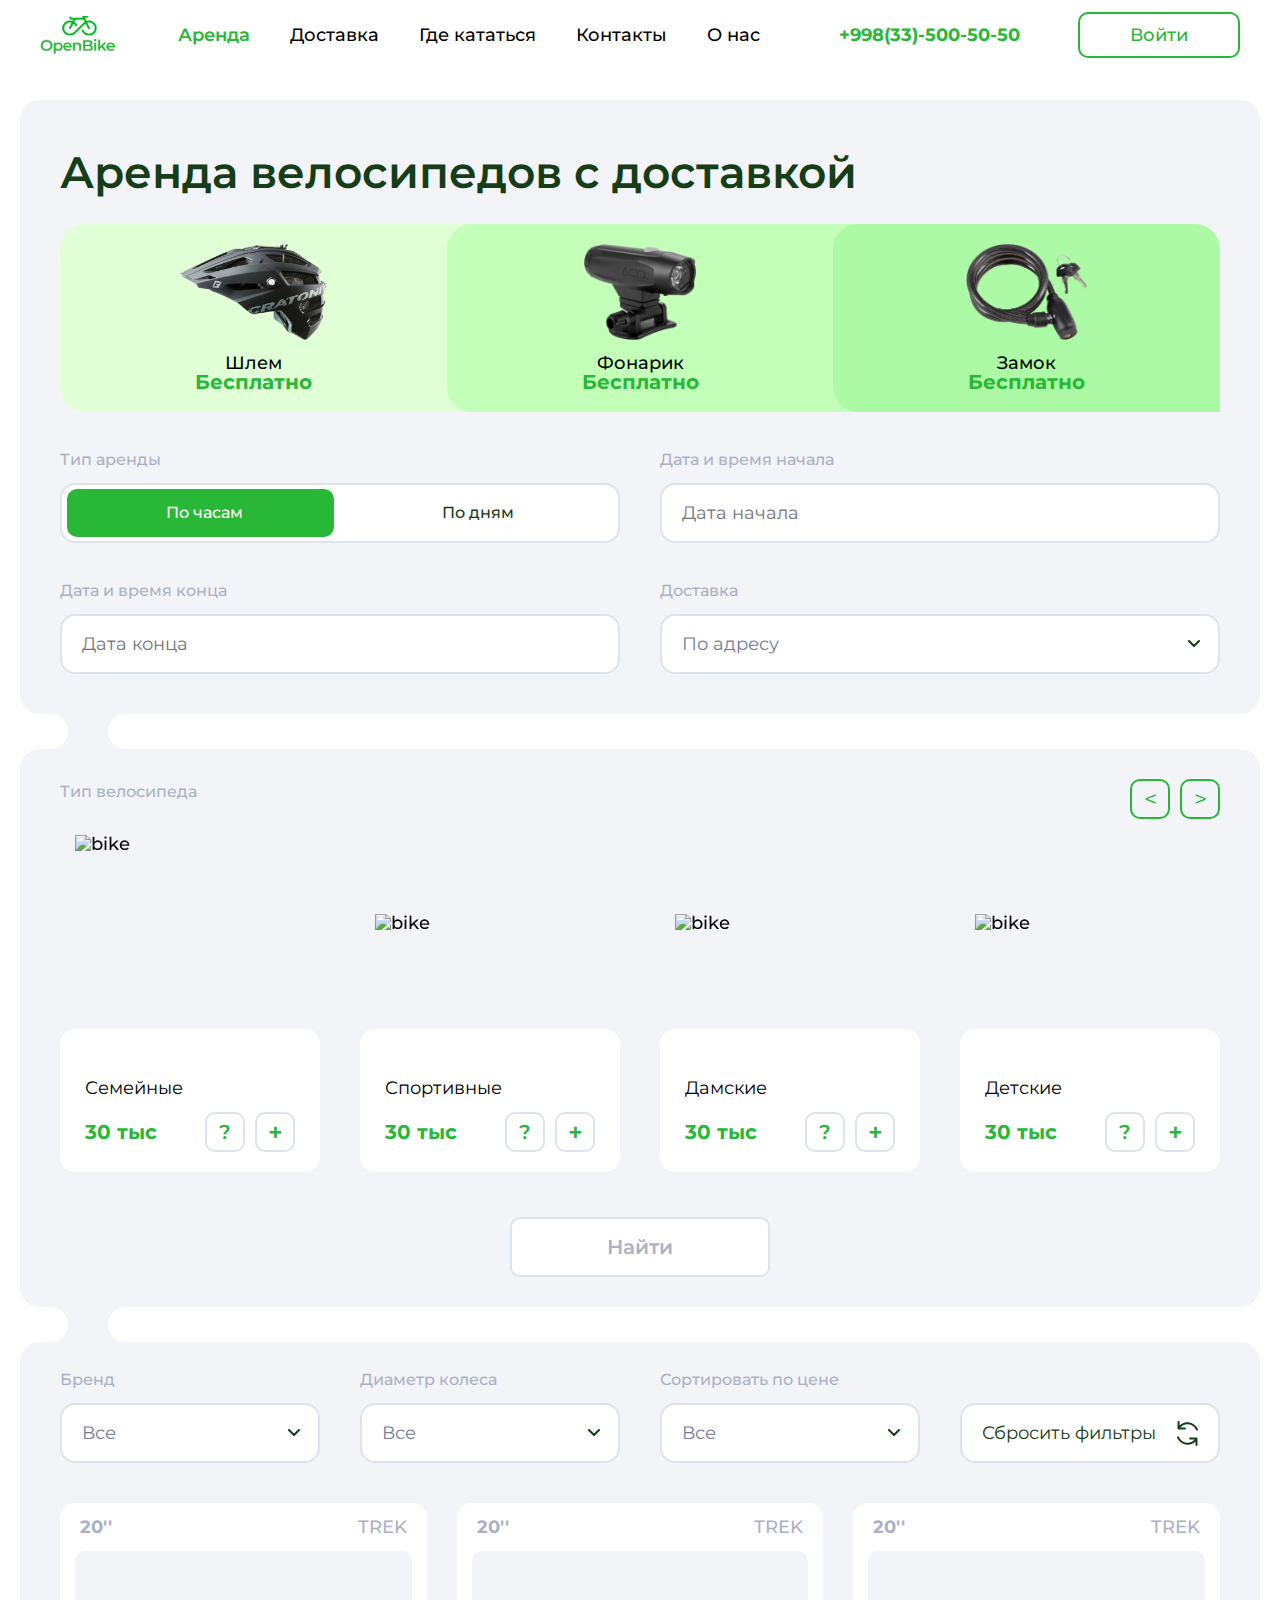
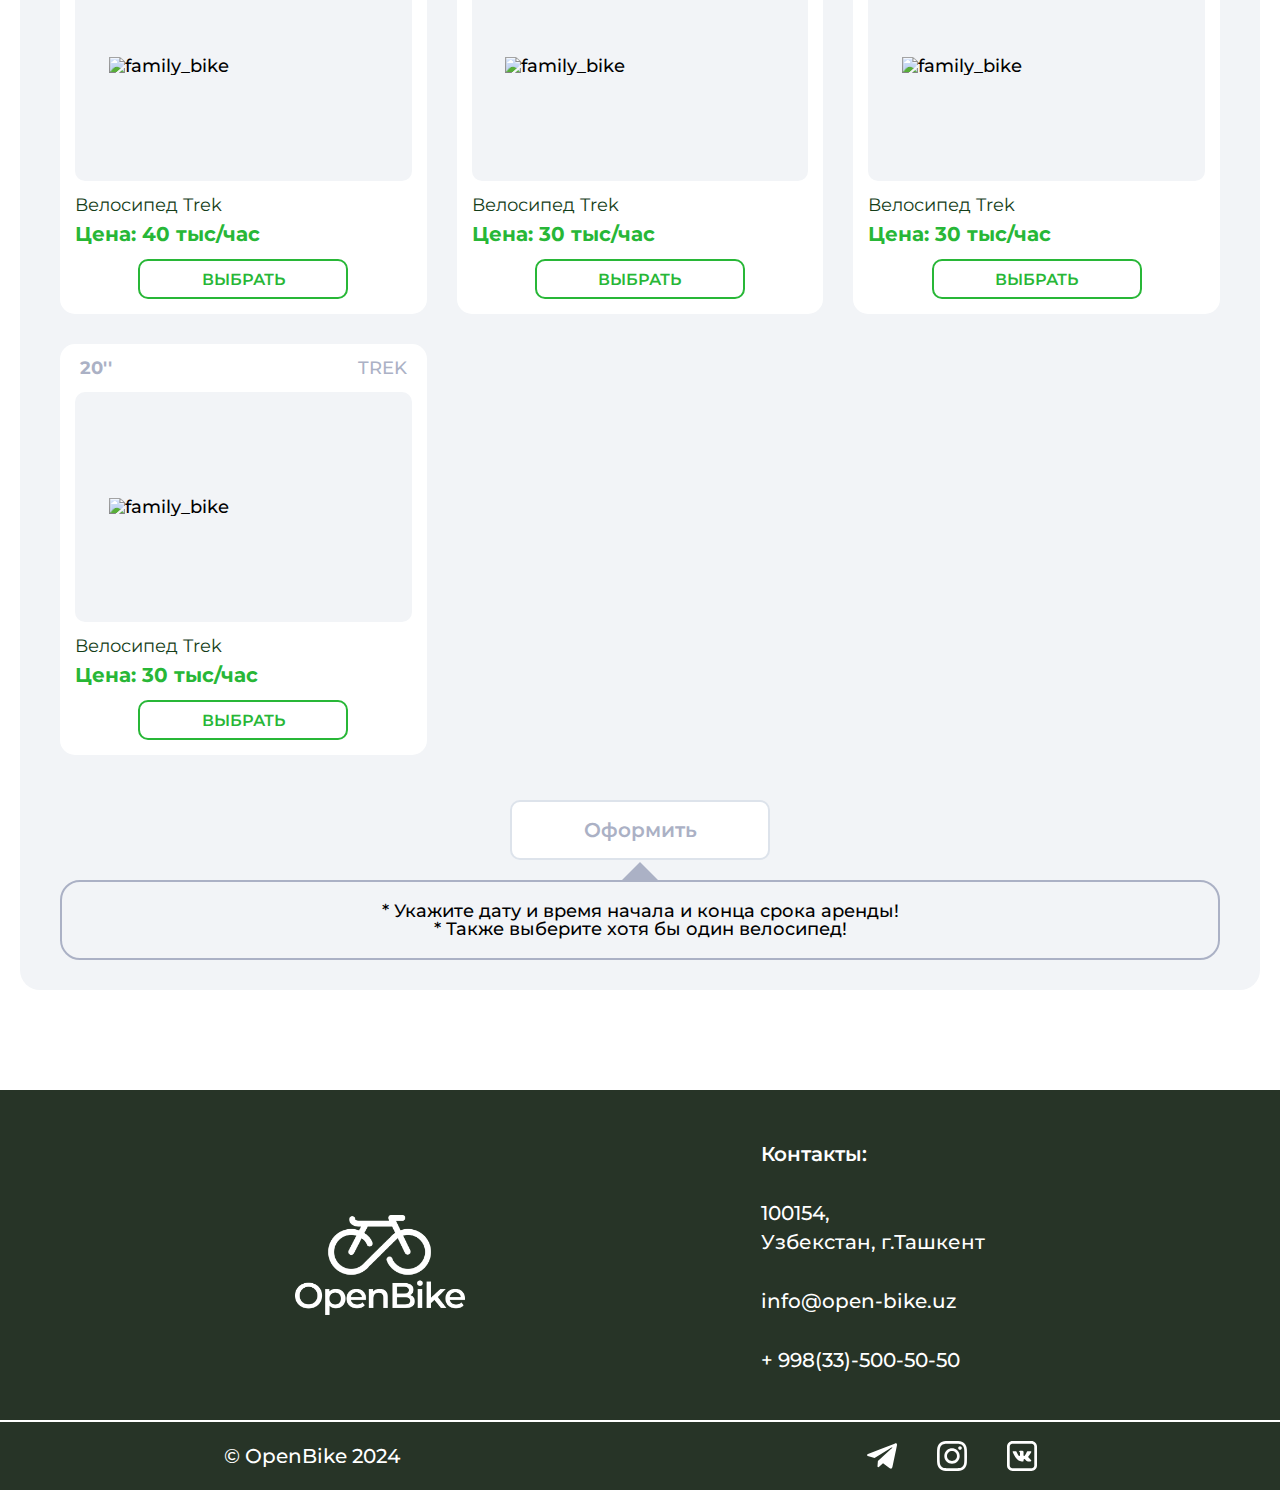
==== index.html @ 22838aa3 "Add files via upload" ====
<!DOCTYPE html>
<html lang="ru">
<head>
    <meta charset="UTF-8">
    <meta name="viewport" content="width=device-width, initial-scale=1.0">
    <title>Главная</title>
    <!-- Favicon -->
    <link rel="icon" type="image/png" href="images/favicon.png">

    <!-- Swiper JS -->
    <link rel="stylesheet" href="libraries/swiper/swiper-bundle.min.css"/>
    <!-- Datepicker JS (Calendar) -->
    <link rel="stylesheet" href="libraries/datepicker/datepicker.minimal.css">
    <!-- CSS Normolise -->
    <link rel="stylesheet" href="styles/total-clear.css">
    <!-- Общие стили -->
    <link rel="stylesheet" href="styles/general.css">
    <!-- Header -->
    <link rel="stylesheet" href="styles/header.css">
    <!-- Footer -->
    <link rel="stylesheet" href="styles/footer.css">
    
    <!-- Фильтры -->
    <link rel="stylesheet" href="styles/main-page/filter-dropdown.css">
    <!-- Dropdowns -->
    <link rel="stylesheet" href="styles/dropdowns.css">
    <!-- Главняа страница (поле карточек) -->
    <link rel="stylesheet" href="styles/main-page/main.css">
    <!-- Офферы -->
    <link rel="stylesheet" href="styles/main-page/offers.css">
    <!-- Типы великов (слайдер + всплявашки) -->
    <link rel="stylesheet" href="styles/main-page/bike-types.css">
</head>
<body>

    <header>
        <div class="container">
            <div class="header">
                <nav id="nav">
                    <a href="/"><img id="header-logo" src="images/LogoGS.png" alt="Logo"></a>
                    <a id="header-tel" href="tel:+998335005050">+998(33)-500-50-50</a>
                    <a href="registration.html" id="login">Войти</a>
                    <ul id="nav-menu">
                        <li class="nav-link active"><a href="/">Аренда</a></li>
                        <li class="nav-link"><a href="delivery.html">Доставка</a></li>
                        <li class="nav-link"><a href="places.html">Где кататься</a></li>
                        <li class="nav-link"><a href="contacts.html">Контакты</a></li>
                        <li class="nav-link"><a href="about.html">О нас</a></li>
                        <li class="nav-link tel hidden"><a href="tel:+998335005050">+998(33)-500-50-50</a></li>
                        <li class="nav-link btn hidden"><a href="registration.html">Войти</a></li>
                    </ul>
                    <div id="hamburger">
                        <span class="line"></span>
                        <span class="line"></span>
                        <span class="line"></span>
                    </div>
                </nav>
            </div>
        </div>
    </header>

    <section class="margin_top">
        <div class="container">
            <div class="wrapper nopading">
                <div class="banner">
                    <h1 class="main-title">Аренда велосипедов c доставкой</h1>
                    <div class="offers">
                        <div class="offer">
                            <div class="offer-inner">
                                <img src="images/bonuses/helmet.png" alt="helmet">
                                <p class="offer-text">Шлем<br><span>Бесплатно</span></p>
                            </div>
                        </div>
                        <div class="offer">
                            <div class="offer-inner">
                                <img src="images/bonuses/flashlight.png" alt="flashlight">
                                <p class="offer-text">Фонарик<br><span>Бесплатно</span></p>
                            </div>
                        </div>
                        <div class="offer">
                            <div class="offer-inner">
                                <img src="images/bonuses/lock.png" alt="lock">
                                <p class="offer-text">Замок<br><span>Бесплатно</span></p>
                            </div>
                        </div>
                    </div>
                </div>
                
                <div class="time-inputs">
                    <div class="filters response">
                        <div class="filters__item">
                            <p>Тип аренды</p>
                            <div id="time-toggle">
                                <p class="toggle-text active">По часам</p>
                                <p class="toggle-text">По дням</p>
                                <div id="time-toggle-selection"></div>
                            </div>
                        </div>
                        <div class="filters__item">
                            <p>Дата и время начала</p>
                            <input type="text" class="time-input" name="input-time-start" id="input-time-start" placeholder="Дата начала">
                        </div>
                        <div class="filters__item">
                            <p>Дата и время конца</p>
                            <input type="text" class="time-input" name="input-time-end" id="input-time-end" placeholder="Дата конца">
                        </div>
                        <div class="filters__item">
                            <p>Доставка</p>
                            <div class="dropdown">
                                <input type="text" class="input-params" name="input-delivery" id="input-delivery" placeholder="По адресу" readonly>
                                <ul class="option">
                                    <li class="option__param time-param">В пункт выдачи</li>
                                    <li class="option__param time-param">По адресу</li>
                                </ul>
                            </div>
                        </div>
                    </div>
                </div>
            </div>
        </div>
    </section>

    <section>
        <div class="container">
            <div class="connector"></div>
            <div class="wrapper">
                <div class="slider_nav_buttons">
                    <p>Тип велосипеда</p>
                    <button class="slider_btn prev-btn"><</button>
                    <button class="slider_btn next-btn">></button>
                </div>
                <div class="swiper bikes_types">
                    <div class="swiper-wrapper">
                        <div class="swiper-slide bike_type" data-type="family">
                            <img class="type__photo big" src="images/types/family_bike.png" alt="bike">
                            <h3>Семейные</h3>
                            <div class="type__info">
                                <p>30 тыс</p>
                                <button class="type_btn question">?</button>
                                <button class="type_btn plus">+</button>
                            </div>
                            <input class="type_checkbox" type="checkbox" hidden>
                            <div class="tooltip none">Легкие, надежные и легко управляются. Катайтесь вместе с друзьями!</div>
                        </div>
                        <div class="swiper-slide bike_type" data-type="sport">
                            <img class="type__photo" src="images/types/sport_bike.png" alt="bike">
                            <h3>Спортивные</h3>
                            <div class="type__info">
                                <p>30 тыс</p>
                                <button class="type_btn question">?</button>
                                <button class="type_btn plus">+</button>
                            </div>
                            <input class="type_checkbox" type="checkbox" hidden>
                            <div class="tooltip none">Легкие, надежные и легко управляются. Вобще четкий ма!</div>
                        </div>
                        <div class="swiper-slide bike_type" data-type="women">
                            <img class="type__photo" src="images/types/women_bike.png" alt="bike">
                            <h3>Дамские</h3>
                            <div class="type__info">
                                <p>30 тыс</p>
                                <button class="type_btn question">?</button>
                                <button class="type_btn plus">+</button>
                            </div>
                            <input class="type_checkbox" type="checkbox" hidden>
                            <div class="tooltip none">Легкие, надежные и легко управляются. Удобство прежде всего!</div>
                        </div>
                        <div class="swiper-slide bike_type" data-type="children">
                            <img class="type__photo" src="images/types/children_bike.png" alt="bike">
                            <h3>Детские</h3>
                            <div class="type__info">
                                <p>30 тыс</p>
                                <button class="type_btn question">?</button>
                                <button class="type_btn plus">+</button>
                            </div>
                            <input class="type_checkbox" type="checkbox" hidden>
                            <div class="tooltip none">Легкие, надежные и легко управляются. Для юных велосипедистов!</div>
                        </div>
                        <div class="swiper-slide bike_type" data-type="mount">
                            <img class="type__photo" src="images/types/mount_bike.png" alt="bike">
                            <h3>Горные</h3>
                            <div class="type__info">
                                <p>30 тыс</p>
                                <button class="type_btn question">?</button>
                                <button class="type_btn plus">+</button>
                            </div>
                            <input class="type_checkbox" type="checkbox" hidden>
                            <div class="tooltip none">Легкие, надежные и легко управляются. Покоряй новые вершины!</div>
                        </div>
                    </div>
                </div>
                <form method="post" action="/search-bikes" id="find_form">
                    <input type="hidden" name="type_1" class="search_input">
                    <input type="hidden" name="type_2" class="search_input">
                    <input type="hidden" name="type_3" class="search_input">
                    <input type="hidden" name="type_4" class="search_input">
                    <input type="hidden" name="type_5" class="search_input">
                    <input type="hidden" name="type_of_price" id="type_of_price" value="По часам">
                    <button type="submit" class="action-button disabled" id="search-btn">Найти</button>
                </form>
                <!-- <button class="action-button disabled" id="search-btn">Найти</button> -->
            </div>
        </div>
    </section>

    <main>
        <div class="container">
            <div class="connector"></div>
            <div class="wrapper">
                <div class="filters">
                    <div class="filters__item">
                        <p>Бренд</p>
                        <div class="dropdown">
                            <input type="text" class="input-params" name="input-brand" id="input-brand" placeholder="Все" readonly>
                            <ul class="option">
                                <li class="option__param">Все</li>
                                <li class="option__param">Yeti</li>
                                <li class="option__param">Trek</li>
                                <li class="option__param">Santana</li>
                                <li class="option__param">Cannondale</li>
                                <li class="option__param">Goodway</li>
                            </ul>
                        </div>
                    </div>
                    <div class="filters__item">
                        <p>Диаметр колеса</p>
                        <div class="dropdown">
                            <input type="text" class="input-params" name="input-diametr" id="input-diametr" placeholder="Все" readonly>
                            <ul class="option">
                                <li class="option__param">Все</li>
                                <li class="option__param">18''</li>
                                <li class="option__param">19''</li>
                                <li class="option__param">20''</li>
                                <li class="option__param">21''</li>
                                <li class="option__param">22''</li>
                            </ul>
                        </div>
                    </div>
                    <div class="filters__item">
                        <p>Сортировать по цене</p>
                        <div class="dropdown">
                            <input type="text" class="input-params" name="input-sortprice" id="input-sortprice" placeholder="Все" readonly>
                            <ul class="option">
                                <li class="option__param">Подешевле</li>
                                <li class="option__param">Подороже</li>
                            </ul>
                        </div>
                    </div>
                    <button id="reload-button">
                        Сбросить фильтры
                        <img src="images/icons/reload_icon.svg" alt="reload">
                    </button>
                </div>
                <div class="cards">
                    <div class="bycicle" data-diametr="20''" data-brand="Trek" data-price="40" data-card-type="family">
                        <div class="bycicle__info">
                            <p class="bycicle__info_diametr">20''</p>
                            <p class="bycicle__info_brand">Trek</p>
                        </div>
                        <div class="bycicle__photo">
                            <img src="images/bikes/children/children_01.png" alt="family_bike">
                        </div>
                        <h3 class="bycicle__title">Велосипед Trek</h3>
                        <p class="bycicle__price">Цена: 40 тыс/час</p>
                        <button class="bycicle__to-cart">Выбрать</button>
                    </div>
                    <div class="bycicle" data-diametr="20''" data-brand="Trek" data-price="30" data-card-type="family">
                        <div class="bycicle__info">
                            <p class="bycicle__info_diametr">20''</p>
                            <p class="bycicle__info_brand">Trek</p>
                        </div>
                        <div class="bycicle__photo">
                            <img src="images/bikes/mount/mount_01.png" alt="family_bike">
                        </div>
                        <h3 class="bycicle__title">Велосипед Trek</h3>
                        <p class="bycicle__price">Цена: 30 тыс/час</p>
                        <button class="bycicle__to-cart">Выбрать</button>
                    </div>
                    <div class="bycicle" data-diametr="20''" data-brand="Trek" data-price="30" data-card-type="family">
                        <div class="bycicle__info">
                            <p class="bycicle__info_diametr">20''</p>
                            <p class="bycicle__info_brand">Trek</p>
                        </div>
                        <div class="bycicle__photo">
                            <img src="images/bikes/mount/mount_01.png" alt="family_bike">
                        </div>
                        <h3 class="bycicle__title">Велосипед Trek</h3>
                        <p class="bycicle__price">Цена: 30 тыс/час</p>
                        <button class="bycicle__to-cart">Выбрать</button>
                    </div>
                    <div class="bycicle" data-diametr="20''" data-brand="Trek" data-price="30" data-card-type="family">
                        <div class="bycicle__info">
                            <p class="bycicle__info_diametr">20''</p>
                            <p class="bycicle__info_brand">Trek</p>
                        </div>
                        <div class="bycicle__photo">
                            <img src="images/bikes/mount/mount_01.png" alt="family_bike">
                        </div>
                        <h3 class="bycicle__title">Велосипед Trek</h3>
                        <p class="bycicle__price">Цена: 30 тыс/час</p>
                        <button class="bycicle__to-cart">Выбрать</button>
                    </div>
                </div>
                <div class="not-found none">
                    <img src="images/icons/not-found-icon.png" alt="not-found">
                    <h3>Ничего не найдено.<br>Попробуйте изменить условия поиска.</h3>
                </div>
                <button class="action-button disabled" id="arrange-btn">Оформить</button>
                <article class="arrange-message">
                    <div class="triangle"></div>
                    * Укажите дату и время начала и конца срока аренды!
                    <br>
                    * Также выберите хотя бы один велосипед!
                </article>
            </div>
        </div>
    </main>

    <footer class="footer">
        <div class="container">
            <div class="footer-inner">
                <img class="footer-logo" src="images/open-bike-logoGS.png" alt="LOGO">
                <div class="contacts">
                    <h3>Контакты:</h3>
                    <ul>
                        <li>100154,<br>Узбекстан, г.Ташкент</li>
                        <li><a href="mailto:info@open-bike.uz">info@open-bike.uz</a></li>
                        <li><a href="tel:+998335005050">+ 998(33)-500-50-50</a></li>
                    </ul>
                </div>
            </div>
            <div class="footer-bottom">
                <p>© OpenBike 2024</p>
                <ul class="socials">
                    <li><a href="#"><img src="images/icons/Telegram.svg" alt="Telegram"></a></li>
                    <li><a href="#"><img src="images/icons/Instagram.svg" alt="Instagram"></a></li>
                    <li><a href="#"><img src="images/icons/VKontakte.svg" alt="VKontakte"></a></li>
                </ul>
            </div>
        </div>
    </footer>

    <!-- Swiper JS -->
    <script src="libraries/swiper/swiper-bundle.min.js"></script>
    <!-- Datepicker JS -->
    <script src="libraries/datepicker/datepicker.ru.js"></script>

    <script src="scripts/header.js"></script>

    <script src="scripts/main-page/swiper-types.js"></script>
    <script src="scripts/main-page/card-styling.js"></script>
    <!-- Dropdowns -->
    <script src="scripts/dropdowns.js"></script>
    <script src="helpful-scripts/filter-cards.js"></script>
    <script src="helpful-scripts/sort-price-cards.js"></script>

    <script src="scripts/main-page/load-to-storage.js"></script>
    <script src="scripts/main-page/time-inputs.js"></script>
</body>
</html>
---- libraries/datepicker/datepicker.minimal.css ----
.datepicker {
  display: inline-block;
  -webkit-tap-highlight-color: rgba(0,0,0,0);
  width: 100%;
}

.datepicker table {
  width: 100%;
  border-collapse: collapse;
  border-spacing: 0;
  border: 0;
}

.datepicker table th,
.datepicker table td {
  width: calc(100% / 7);
  padding: 0.0625rem;
}

.datepicker table th {
  color: #ccc;
  text-transform: uppercase;
  /* font-size: 0.5rem; */
  font-size: 1.2rem;
  line-height: 4;
  font-weight: bold;
  text-align: center;
}

.datepicker__wrapper {
  color: #333;
  border-radius: 0.125rem;
  font-family: inherit;
  padding: 0.5rem;
  position: relative;
  z-index: 1;
  background: white;
  border: 1px solid #ddd;
  /* width: 16rem; */
  width: 100%;

  border-radius: 20px;
  overflow: hidden;
}

.datepicker__wrapper::after {
  content: '';
  display: table;
  clear: both;
}

.datepicker:not(.is-inline) .datepicker__wrapper {
  box-shadow: 0 1px 3px rgba(0,0,0,0.1), 0 1px 2px rgba(0,0,0,0.2);
  margin: 0.25rem 0;
}

.datepicker__header {
  position: relative;
  text-align: center;
  padding: 0.25rem;
  margin: -0.5rem -0.5rem 0;
  border-bottom: 1px solid #ddd;
  background-color: var(--green);
  color: #fff;
}

.datepicker__title {
  display: inline-block;
  padding: 0.25rem;
  /* font-size: 0.875rem; */
  font-size: 1.2rem;
  line-height: 1.5rem;
  font-weight: bold;
}

.datepicker__prev,
.datepicker__next {
  display: block;
  cursor: pointer;
  position: relative;
  outline: none;
  width: 2rem;
  line-height: 2rem;
  border-radius: 50%;
  background: no-repeat center / 60%;
  opacity: 0.8;
}

.datepicker__prev:hover,
.datepicker__next:hover {
  opacity: 1;
}

.datepicker__prev {
  float: left;
}

.datepicker__next {
  float: right;
}

.datepicker__prev.is-disabled,
.datepicker__next.is-disabled {
  pointer-events: none;
  cursor: default;
  opacity: 0.4;
}

.datepicker__time {
  padding: 0.5rem 1rem;
  margin: 0 -0.5rem;
  border-bottom: 1px solid #ddd;
  /* font-size: 0.75rem; */
  font-size: 1.2rem;
  text-align: right;
  background: var(--light-green-3);
}

.datepicker__label {
  margin-right: 1rem;
  color: #aaa;
  float: left;
}

.datepicker__field {
  display: inline-block;
  margin: 0 0.125rem;
}

.datepicker__day {
  color: #333;
}

.datepicker__day div {
  cursor: pointer;
  display: block;
  box-sizing: border-box;
  border: 0;
  margin: 0;
  background: transparent;
  position: relative;
}

.datepicker__day div:hover {
  background: #f8f8f8;
}

.datepicker__day.is-today .datepicker__daynum {
  text-decoration: underline;
}

.datepicker__day.is-selected div {
  background: #eee;
}

.datepicker__day.is-selected .datepicker__daynum {
  font-weight: bold;
}

.datepicker__day.is-disabled,
.datepicker__day.is-otherMonth {
  cursor: default;
  pointer-events: none;
  color: #ddd;
}

.datepicker__day.is-disabled.is-selected .datepicker__daynum,
.datepicker__day.is-otherMonth.is-selected .datepicker__daynum {
  color: rgba(0,0,0,0.2);
}

.datepicker__day.is-disabled.is-selected div,
.datepicker__day.is-otherMonth.is-selected div {
  background: #ddd;
}

.datepicker__daynum {
  display: block;
  /* font-size: 0.75rem; */
  font-size: 1.2rem;
  line-height: 2rem;
  text-align: center;
}
---- styles/total-clear.css ----
/*Обнуление*/
*{
	padding: 0;
	margin: 0;
	border: 0;
}
*,*:before,*:after{
	-moz-box-sizing: border-box;
	-webkit-box-sizing: border-box;
	box-sizing: border-box;
}
:focus,:active{outline: none;}
a:focus,a:active{outline: none;}

nav,footer,header,aside{display: block;}

html,body{
	height: 100%;
	width: 100%;
	font-size: 100%;
	line-height: 1;
	font-size: 14px;
	-ms-text-size-adjust: 100%;
	-moz-text-size-adjust: 100%;
	-webkit-text-size-adjust: 100%;
}
input,button,textarea{font-family:inherit;}

input::-ms-clear{display: none;}
button{cursor: pointer;}
button::-moz-focus-inner {padding:0;border:0;}
a, a:visited{text-decoration: none;}
a:hover{text-decoration: none;}
ul li{list-style: none;}
img{vertical-align: top;}

h1,h2,h3,h4,h5,h6{font-size:inherit;font-weight: 400;}
/*--------------------*/
---- styles/general.css ----
@import url('https://fonts.googleapis.com/css2?family=Montserrat:wght@500;600;700&display=swap');

:root {
    --background: #F2F4F7;
    --green: #28B737;
    --main_text: #143D18;
    --grey_text: #ABB1C5;
    --grey-border: #DDE3EB;
    --input-inner: #737B98;

    --light-green-1: #E1FFD7;
    --light-green-2: #C3FFB9;
    --light-green-3: #ACFAA5;

    --warning: #de4e26;
    --light-warning: #ffc9b9;

    --yellow: #EDA800;
}

html {
    scroll-behavior: smooth;
}

body {
    font-family: 'Montserrat', sans-serif;
    font-weight: 500;
    font-size: 18px;
}
body.no-scroll {
    overflow: hidden;
}

.container {
    max-width: 1280px;
    margin: 0 auto;
}
section.margin_top {
    margin-top: 30px;
}
main.margin_top {
    margin-top: 30px;
}

/* width */
::-webkit-scrollbar {
	width: 16px;
}
/* Track */
::-webkit-scrollbar-track {
    background: #f1f1f1;
}
::-webkit-scrollbar-button {
    background: #f1f1f1;
    height: 4px;
}
/* Handle */
::-webkit-scrollbar-thumb {
    width: 10px;
    background: #888;
    border-radius: 20px;
    border: 4px solid #f1f1f1;
}
/* Handle on hover */
::-webkit-scrollbar-thumb:hover {
    background: var(--green); 
}
::selection{
    background-color: var(--green);
    color: #fff;
}

.connector {
    width: 75px;
    height: 35px;
    margin-left: 50px;
    position: relative;
    background-color: var(--background);
}
.connector::before {
    content: '';
    width: 35px;
    height: 35px;
    position: absolute;
    left: -17.5px;
    border-radius: 50%;
    background-color: #fff;
}
.connector::after {
    content: '';
    width: 35px;
    height: 35px;
    position: absolute;
    right: -17.5px;
    border-radius: 50%;
    background-color: #fff;
}

.wrapper {
    background-color: var(--background);
    padding: 30px 40px;
    border-radius: 20px;
    margin: 0 20px;

    overflow: hidden;
}
.wrapper.oveflow_visible {
    overflow: visible;
}
.wrapper.nopading {
    padding: 0;
}

.visible {
    display: block;
}
.none {
    display: none;
}

.main-title {
    font-weight: 600;
    font-size: 44px;
    color: var(--main_text);
}
.main-title.center {
    text-align: center;
}

.arrange-message {
    width: 100%;
    margin-top: 20px;
    padding: 20px;
    
    border: 2px solid var(--grey_text);
    border-radius: 20px;
    /* line-height: 1.5; */
    text-align: center;

    position: relative;
}
.triangle {
    position: absolute;
    left: calc(50% - 20px);
    bottom: 100%;

    width: 0;
    height: 0;
    border-style: solid;
    border-width: 0 20px 20px 20px;
    border-color: transparent transparent var(--grey_text) transparent;
}

#overlay {
    position: fixed;
    top: 0;
    left: 0;
    width: 100%;
    height: 100%;
    /* backdrop-filter: blur(3px); */
    background: rgba(0, 0, 0, 0.5);
    /* background-color: rgba(0, 0, 0, 0.5); */
    z-index: 100;
    display: none;
}
#overlay.visible {
    display: block;
}

/* --------------------- Not found --------------------- */
.not-found {
    display: flex;
    justify-content: center;
    align-items: center;

    font-size: 24px;
    line-height: 1.5;
    color: var(--grey_text);
}
.not-found img {
    width: 20%;
    margin-right: 50px;
}
.not-found a {
    color: var(--green);
    text-decoration: underline;
}
.not-found.none {
    display: none;
}

/* 992px - 1200px */
@media screen and (max-width: 1200px) {
	.container {
		max-width: 960px;
	}
    .main-title {
        font-size: 36px;
    }
}

/* 768px - 992px */
@media screen and (max-width: 992px) {
	.container {
		max-width: 720px;
	}
    .wrapper.min-padding {
        padding: 20px;
    }
    .not-found {
        font-size: 22px;
    }
    .not-found img {
        width: 30%;
    }
}

/* 576px - 768px */
@media screen and (max-width: 768px) {
    .not-found {
        flex-direction: column;
        text-align: center;
    }
    .not-found img {
        width: 60%;
        margin-right: 0px;
    }
	.container {
		max-width: 540px;
	}
    .main-title {
        font-size: 28px;
    }
    section.margin_top {
        margin-top: 70px;
    }
    main.margin_top {
        margin-top: 70px;
    }
}

/* 320px - 576px */
@media screen and (max-width: 576px) {
	.container {
		max-width: 100%;
	}
    .wrapper {
        padding: 20px;
    }
    .wrapper.small_padding {
        padding: 9px;
    }
}
---- styles/header.css ----
#nav {
    display: flex;
    justify-content: space-between;
    align-items: center;

    min-height: 70px;
    padding: 10px 40px;
    z-index: 50;
}
#header-logo {
    width: 80px;
}

#nav-menu {
    display: flex;
    justify-content: space-between;
    align-items: center;
}

/* Телефон */
#header-tel {
    color: var(--green);
    font-weight: 700;

    order: 1;
}
/* Кнопка */
#login {
    padding: 12px 50px;

    font-size: inherit;
    color: var(--green);
    background-color: #fff;
    border: 2px solid var(--green);
    border-radius: 10px;

    display: grid;
    place-items: center;

    order: 2;

    transition: all 0.3s ease-out;
}
#login:hover {
    color: #fff;
    background-color: var(--green);
}

#account {
    padding: 12px 30px;

    font-size: inherit;
    color: var(--green);
    background-color: #fff;
    border: 2px solid var(--green);
    border-radius: 10px;

    display: flex;
    justify-content: space-between;
    align-items: center;

    order: 2;

    transition: all 0.3s ease-out;

    img {
        width: 25px;
        margin-left: 15px;
    }
    p {
        width: 80%;
        white-space: nowrap;
        line-height: 1.5;
        overflow: hidden;
        text-overflow: ellipsis;
    }
}
#account:hover {
    box-shadow: 0px 0px 10px 0px var(--green) inset;
}

.nav-link {
    margin: 0 20px;
}
.nav-link.hidden {
    display: none;
}
.nav-link:first-child {
    margin-left: 0;
}
.nav-link:last-child {
    margin-right: 0;
}

.nav-link a {
    color: inherit;
    font-size: inherit;
    white-space: nowrap;

    position: relative;
}
.nav-link a::before {
    content: '';
    position: absolute;
    width: 100%;
    height: 3px;
    border-radius: 4px;
    background-color: var(--green);
    bottom: -5px;
    left: 0;
    transform-origin: right;
    transform: scaleX(0);
    transition: transform 0.3s ease-in-out;
}
.nav-link a:hover::before {
    transform-origin: left;
    transform: scaleX(1);
}

.nav-link.active a {
    color: var(--green);
    font-weight: 600;
}

/* ---------------------- Menu-Burger ---------------------- */
#hamburger {
    display: none;
}
#hamburger:hover{
    cursor: pointer;
}
.line {
    width: 50px;
    height: 5px;
    background-color: var(--green);
    display: block;
    margin: 8px auto;
    border-radius: 3px;

    transition: all 0.3s ease-in-out;
}
#hamburger.active .line:nth-child(2) {
    opacity: 0;
}
#hamburger.active .line:nth-child(1) {
    transform: translateY(13px) rotate(45deg);
}
#hamburger.active .line:nth-child(3) {
    transform: translateY(-13px) rotate(-45deg);
}


/* --------------------- Adaptive - Responsive --------------------- */
/* 992px - 1200px */
@media screen and (max-width: 1200px) {
    #nav {
        flex-wrap: wrap;
    }
    #nav-menu {
        order: 3;
        width: 100%;
        margin-top: 15px;
    }
}

/* 576px - 768px */
@media screen and (max-width: 768px) {
    #hamburger {
        display: block;
    }
    #header-tel {
        display: none;
    }
    #login {
        display: none;
    }
    #account {
        display: none;
    }
    .nav-link {
        font-size: 24px;
        margin: 20px 0;
    }
    .nav-link.hidden {
        display: block;
    }
    .nav-link.tel {
        color: var(--green);
        font-weight: 700;
    }
    .nav-link.btn {
        width: 60%;
        padding: 15px 0;

        color: var(--green);
        background-color: #fff;
        border: 2px solid var(--green);
        border-radius: 10px;
        display: grid;
        place-items: center;
    }
    .nav-link.account {
        width: 60%;
    }
    #account_mobile {
        width: 100%;
        padding: 15px;
        
        color: var(--green);
        background-color: #fff;
        border: 2px solid var(--green);
        border-radius: 10px;

        display: flex;
        justify-content: space-between;
        align-items: center;

        p {
            width: 80%;
            line-height: 1.5;
            white-space: nowrap;
            overflow: hidden;
            text-overflow: ellipsis;
        }

        img {
            width: 30px;
        }
    }
    #nav {
        position: fixed;
        top: 0;
        left: 0;
        width: 100%;
        background-color: #fff;
    }
    #nav-menu {
        position: fixed;
        left: -100%;
        /* left: 0; */
        top: 70px;

        flex-direction: column;
        width: 100%;
        margin: 0;

        transition: all 0.3s ease-out;

        justify-content: space-evenly;
        height: calc(100% - 70px);
        background-color: #fff;
    }
    #nav-menu.active {
        left: 0;
    }
}
---- styles/footer.css ----
.footer {
    margin-top: 100px;
    background-color: #273427;

    font-size: 20px;
    color: #fff;
}
.footer a {
    color: #fff;
}
.footer .container {
    padding: 50px 0 0 0;
}

.footer-inner {
    display: flex;
    justify-content: space-evenly;
    align-items: center;
}
.footer-logo {
    width: 170px;
    /* height: 71.4px; */
}
.contacts {
    line-height: 145%;
}
.contacts h3 {
    font-weight: 600;
    margin-bottom: 15px;
}
.contacts ul>li {
    padding: 15px 0;
}

.footer-bottom {
    display: flex;
    justify-content: space-around;
    align-items: center;

    margin-top: 30px;
    min-height: 70px;
    border-top: 2px solid #fff;
}
.socials {
    display: flex;
    justify-content: space-around;
}
.socials li {
    padding: 0 20px;
}

/* 576px - 768px */
@media screen and (max-width: 768px) {
    .footer-bottom {
        flex-direction: column;
    }
}

/* 320px - 576px */
@media screen and (max-width: 576px) {
    .footer-inner {
        flex-direction: column;
    }
    .footer-logo {
        margin-bottom: 20px;
    }
    .contacts h3 {
        margin-bottom: 5px;
    }
    .contacts ul>li {
        padding: 5px 0;
    }
    .footer-bottom {
        padding: 15px 0;
    }
    .socials {
        width: 70%;
        margin-top: 20px;
        justify-content: space-between;
    }
}
---- styles/main-page/filter-dropdown.css ----
/* --------------------- Options --------------------- */
:root {
    --before-z-index: 4;
}

.filters {
    display: grid;
    grid-template-columns: repeat(4, 1fr);
    gap: 40px;

    align-items: flex-end;
}
.filters__item p {
    font-size: 16px;
    margin-bottom: 15px;
    color: var(--grey_text);
}

/* Кнопка сброса */
#reload-button {
    height: 60px;
    cursor: pointer;
    padding: 0 20px;
    z-index: 3;
    margin-top: 31px;

    display: flex;
    justify-content: space-between;
    align-items: center;

    background-color: #fff;
    border: 2px solid var(--grey-border);
    color: var(--main_text);
    font-size: inherit;
    
    border-radius: 15px;
}
#reload-button img {
    transition: all 0.2s ease-out;
}
#reload-button:hover img {
    transform: rotate(180deg);
}

/* Всё о времени */
.time-inputs {
    padding: 0 40px 40px 40px;
}

/* Тогл типа времени */
#time-toggle {
    height: 60px;
    cursor: pointer;
    padding: 5px;
    z-index: 3;

    display: flex;
    justify-content: space-around;
    align-items: center;

    background-color: #fff;
    border: 2px solid var(--grey-border);
    color: var(--main_text);
    font-size: inherit;
    
    border-radius: 15px;

    position: relative;
}
#time-toggle p {
    margin: 0;
    z-index: 4;
    color: var(--main_text);
}
#time-toggle p.active {
    color: #fff;
}

#time-toggle-selection {
    position: absolute;
    left: 5px;

    width: 48%;
    height: 85%;

    background-color: var(--green);
    border-radius: 10px;
    z-index: 3;

    transition: all 0.3s ease-out;
}
#time-toggle-selection.changed {
    transform: translateX(100%);
}

/* Time-инпуты */
.time-input {
    width: 100%;
    height: 60px;
    cursor: pointer;
    padding: 20px;
    /* z-index: 3; */

    background-color: #fff;
    border: 2px solid var(--grey-border);
    color: var(--main_text);
    font-size: inherit;
    
    border-radius: 15px;
}

#arrange-btn.disabled {
    background-color: #fff;
    color: var(--grey_text);
    border: 2px solid var(--grey-border);
    cursor: not-allowed;
}

/* --------------------- Adaptive - Responsive --------------------- */
/* 992px - 1200px */
@media screen and (max-width: 1280px) {
    .time-inputs {
        margin-top: 40px;
    }
    .filters.response {
        grid-template-columns: repeat(2, 1fr);
    }
}

/* 768px - 992px */
@media screen and (max-width: 992px) {
    .filters {
        grid-template-columns: repeat(2, 1fr);
    }
}

/* 576px - 768px */
@media screen and (max-width: 768px) {
    .filters.response {
        grid-template-columns: repeat(1, 1fr);
    }
}

/* 320px - 576px */
@media screen and (max-width: 576px) {
    .filters {
        grid-template-columns: repeat(1, 1fr);
        gap: 20px;
    }
    .filters__item p:first-child {
        margin-top: 15px;
    }
    .time-inputs {
        margin-top: 20px;
    }
}
---- styles/dropdowns.css ----
/* --------------------- Dropdown --------------------- */
:root {
    --before-z-index: 4;
}

.dropdown {
    position: relative;
    height: 60px;
}

/* Стрелка иконка */
.dropdown::before {
    content: url(../../images/icons/drop_arrow.svg);
    position: absolute;
    right: 20px;
    top: 23px;
    transform: rotate(180deg);
    z-index: var(--before-z-index);
    
    transition: 0.2s;
    pointer-events: none;
}
.dropdown.active::before {
    top: 17px;
    transform: rotate(0);
}

/* Основное поле */
.dropdown input {
    position: absolute;
    top: 0;
    left: 0;
    width: 100%;
    height: 100%;
    cursor: pointer;
    padding: 20px;
    z-index: 3;

    background-color: #fff;
    border: 2px solid var(--grey-border);
    outline: 0;
    color: var(--main_text);
    font-size: inherit;
    font-family: inherit;
    border-radius: 15px;
}
.dropdown input::placeholder {
    color: var(--input-inner);
}

/* Поле со всеми значениями */
.dropdown .option {
    position: absolute;
    top: 35px;
    width: 100%;
    background-color: #fff;
    color: var(--main_text);
    border-radius: 15px;
    border: 2px solid var(--grey-border);

    display: none;
    z-index: 2;

    overflow: hidden;
}
.dropdown.active .option {
    display: block;
}

.dropdown .option li {
    padding: 18px 20px;
    cursor: pointer;
    text-wrap: nowrap;
    text-overflow: ellipsis;
}
.dropdown .option li:first-child {
    margin-top: 30px;
}
.dropdown .option li:hover {
    background-color: var(--green);
    color: #fff;
}
---- styles/main-page/main.css ----
/* --------------------- Вся оболочка для карточек --------------------- */
.cards {
    width: 100%;
    display: grid;
    grid-template-columns: repeat(4, 1fr);
    gap: 40px;

    margin-top: 40px;
}

.bycicle {
    /* width: 260px; */
    min-height: 360px;
    padding: 15px;

    background-color: #fff;
    border-radius: 15px;
}

.bycicle__info p:first-child {
    font-weight: 700;
}
.bycicle__info p:last-child {
    text-transform: uppercase;
}
.bycicle__info {
    display: flex;
    justify-content: space-between;
    padding: 0 5px;
    color: var(--grey_text);
}

.bycicle__photo {
    /* width: 230px; */
    width: 100%;
    padding: 10px;
    min-height: 230px;
    margin: 15px 0;

    display: flex;
    justify-content: center;
    align-items: center;

    background-color: var(--background);
    border-radius: 10px;
}
.bycicle__photo img {
    width: 85%;
}

.bycicle__title {
    color: var(--main_text);
    margin-bottom: 10px;
}

.bycicle__price {
    font-size: 20px;
    font-weight: 700;
    color: var(--green);
    margin-bottom: 15px;
}

.bycicle__to-cart {
    width: 210px;
    height: 40px;
    margin: 0 auto;

    display: flex;
    justify-content: center;
    align-items: center;
    transition: all 0.2s linear;

    text-transform: uppercase;
    font-size: 16px;
    font-weight: 600;
    color: var(--green);
    background-color: #fff;
    border: 2px solid var(--green);
    border-radius: 10px;
}
.bycicle__to-cart:hover {
    box-shadow: 0px 0px 10px 0px #28B737 inset;
}
.bycicle__to-cart.checked {
    color: #fff;
    background-color: var(--green);
}


/* 992px - 1200px */
@media screen and (max-width: 1280px) {
    .cards {
        grid-template-columns: repeat(3, 1fr);
        gap: 30px;
    }
}

/* 768px - 992px */
@media screen and (max-width: 992px) {
    .cards {
        grid-template-columns: repeat(2, 1fr);
        gap: 20px;
    }
}

/* 576px - 768px */
@media screen and (max-width: 768px) {
    .cards {
        grid-template-columns: repeat(1, 1fr);
        /* gap: 20px; */
    }
}

/* 320px - 576px */
@media screen and (max-width: 576px) {
    /* .cards {
        grid-template-columns: repeat();
    } */
}
---- styles/main-page/offers.css ----
.banner {
    display: flex;
    justify-content: space-between;
    position: relative;
    padding: 50px 40px 0 40px;
    border-radius: 20px;

    overflow: hidden;

    /* h1 {
        font-weight: 600;
        font-size: 44px;
        color: var(--main_text);
    } */

    /* min-height: 370px; */
}

.offers {
    display: flex;
    transform: translate(80px, -50px);
}

.offer {
    width: 250px;
    height: 210px;
    border-radius: 25px;
    transform: skew(-20deg);
    /* padding: 20px; */
}
.offer:nth-child(1) {
    background-color: var(--light-green-1);
    transform: translateX(80px) skew(-20deg);
    z-index: 3;
}
.offer:nth-child(2) {
    background-color: var(--light-green-2);
    transform: translateX(40px) skew(-20deg);
    z-index: 4;
}
.offer:nth-child(3) {
    background-color: var(--light-green-3);
    z-index: 5;
}

.offer-inner {
    width: 100%;
    height: 100%;
    padding: 20px;
    img {
        height: 110px;
        margin: 0 0 15px 30px;
        /* display: block; */
    }
    span {
        font-weight: 700;
        font-size: 20px;
        color: var(--green);
    }
    transform: skew(20deg);
}

/* 992px - 1200px */
@media screen and (max-width: 1280px) {
    .banner {
        flex-direction: column;
        /* h1 {
            font-size: 36px;
        } */
    }
    .offers {
        transform: translate(0);
        margin-top: 30px;
    }
    .offer {
        width: 34%;
        border-radius: 0;
        height: auto;
    }
    .offer:nth-child(1) {
        transform: skew(0);
        border-top-left-radius: 25px;
        border-bottom-left-radius: 25px;
    }
    .offer:nth-child(2) {
        transform: skew(0);
        background-color: var(--light-green-1);
    }
    .offer:nth-child(2) .offer-inner {
        background-color: var(--light-green-2);
    }
    .offer:nth-child(3) {
        transform: skew(0);
        background-color: var(--light-green-2);
        border-top-right-radius: 25px;
        /* border-bottom-right-radius: 25px; */
    }
    .offer:nth-child(3) .offer-inner {
        background-color: var(--light-green-3);
        border-top-right-radius: 25px;
        /* border-bottom-right-radius: 25px; */
    }
    .offer-inner {
        transform: skew(0);
        display: flex;
        flex-direction: column;
        text-align: center;
        border-top-left-radius: 25px;
        border-bottom-left-radius: 25px;

        img {
            width: auto;
            max-height: 65%;
            margin: 0 auto;
            margin-bottom: auto;
        }
        p {
            margin-top: auto;
        }
    }
}

/* 768px - 992px */
@media screen and (max-width: 992px) {
    .offer-inner {
        img {
            max-width: 90%;
            height: auto;
        }
    }
}

/* 576px - 768px */
@media screen and (max-width: 768px) {
    .banner {
        justify-content: unset;
        /* h1 {
            font-size: 28px;
        } */
    }
    .offer-inner {
        p {
            font-weight: 700;
            font-size: 16px;
            color: var(--green);
        }
    }
}

/* 320px - 576px */
@media screen and (max-width: 576px) {
    .banner {
        padding: 20px;
    }
    /* .offer {
        height: 150px;
    } */
    .offer-inner {
        padding: 10px;
        p {
            font-size: 13px;
        }
    }
}
---- styles/main-page/bike-types.css ----
/* --------------------- Типы великов (слайдер, выпадашки, кнопка) --------------------- */
.swiper {
    overflow: visible !important;
}

.bikes_types {
    display: flex;
    gap: 40px;
}
.slider_nav_buttons {
    display: flex;
    justify-content: flex-end;
    align-items: center;
}
.slider_nav_buttons p {
    font-size: 16px;
    margin-bottom: 15px;
    color: var(--grey_text);
    margin-right: auto;
}
.slider_btn {
    width: 40px;
    height: 40px;
    margin-left: 10px;

    font-family: inherit;
    font-size: 23px;
    color: var(--green);
    background-color: var(--background);
    border: 2px solid var(--green);
    border-radius: 10px;
}

.bike_type {
    width: 260px;
    min-height: 140px;
    margin-top: 210px;
    padding: 50px 25px 20px;
    position: relative;

    background-color: #fff;
    border-radius: 15px;
}
.bike_type:hover .type__photo {
    scale: 1.04;
}
.type__photo {
    position: absolute;
    width: 230px;
    top: -115px;
    left: 50%;
    margin-left: -115px;
    transition: all 0.2s ease-out;
}
.type__photo.big{
    top: -194px;
}
.type__info {
    width: 100%;
    height: 40px;
    display: flex;
    justify-content: flex-end;
    align-items: center;
    margin-top: 15px;
}
.type__info p {
    display: block;
    font-size: 20px;
    font-weight: 700;
    color: var(--green);
    margin-right: auto;
}
.type_btn {
    width: 40px;
    height: 40px;
    margin-left: 10px;
    display: flex;
    justify-content: center;
    align-items: center;

    background-color: #fff;
    border: 2px solid var(--grey-border);
    border-radius: 10px;
    color: var(--green);
    font-size: 25px;
    font-weight: 600;

    transition: all 0.3s ease-out;
}
.type_btn:nth-child(even) {
    font-size: 20px;
    margin-left: 0;
}
.type_btn:hover {
    color: #fff;
    background-color: var(--green);
}
.type_btn.cheked {
    color: #fff;
    background-color: var(--green);
    font-size: 20px;
}

.action-button {
    width: 260px;
    height: 60px;
    display: block;
    margin: 45px auto 0;

    background-color: var(--green);
    border-radius: 10px;
    font-size: 20px;
    font-weight: 600;
    color: #fff;

    transition: all 0.1s ease-out;
}
.action-button:hover {
    font-size: 22px;
    font-weight: 700;
    border: 2px solid #fff;
    box-shadow: inset 0 0 15px 0 #fff;
}
#search-btn.disabled {
    background-color: #fff;
    color: var(--grey_text);
    border: 2px solid var(--grey-border);
    cursor: not-allowed;
}

.tooltip {
    padding: 15px;
    position: absolute;
    left: 0;
    bottom: -105px;
    
    color: var(--grey_text);
    font-size: 16px;
    line-height: 120%;
    background-color: #fff;
    border: 2px solid var(--grey-border);
    border-radius: 15px;
    z-index: 5;

    transition: all 0.3s ease-out;
}
.tooltip::after {
    content: ''; 
    position: absolute;
    bottom: 100%;
    left: 55%;
    border: 20px solid transparent;
    border-bottom: 20px solid var(--grey-border);
}

/* 320px - 576px */
@media screen and (max-width: 576px) {
    .action-button {
        width: 100%;
    }
}
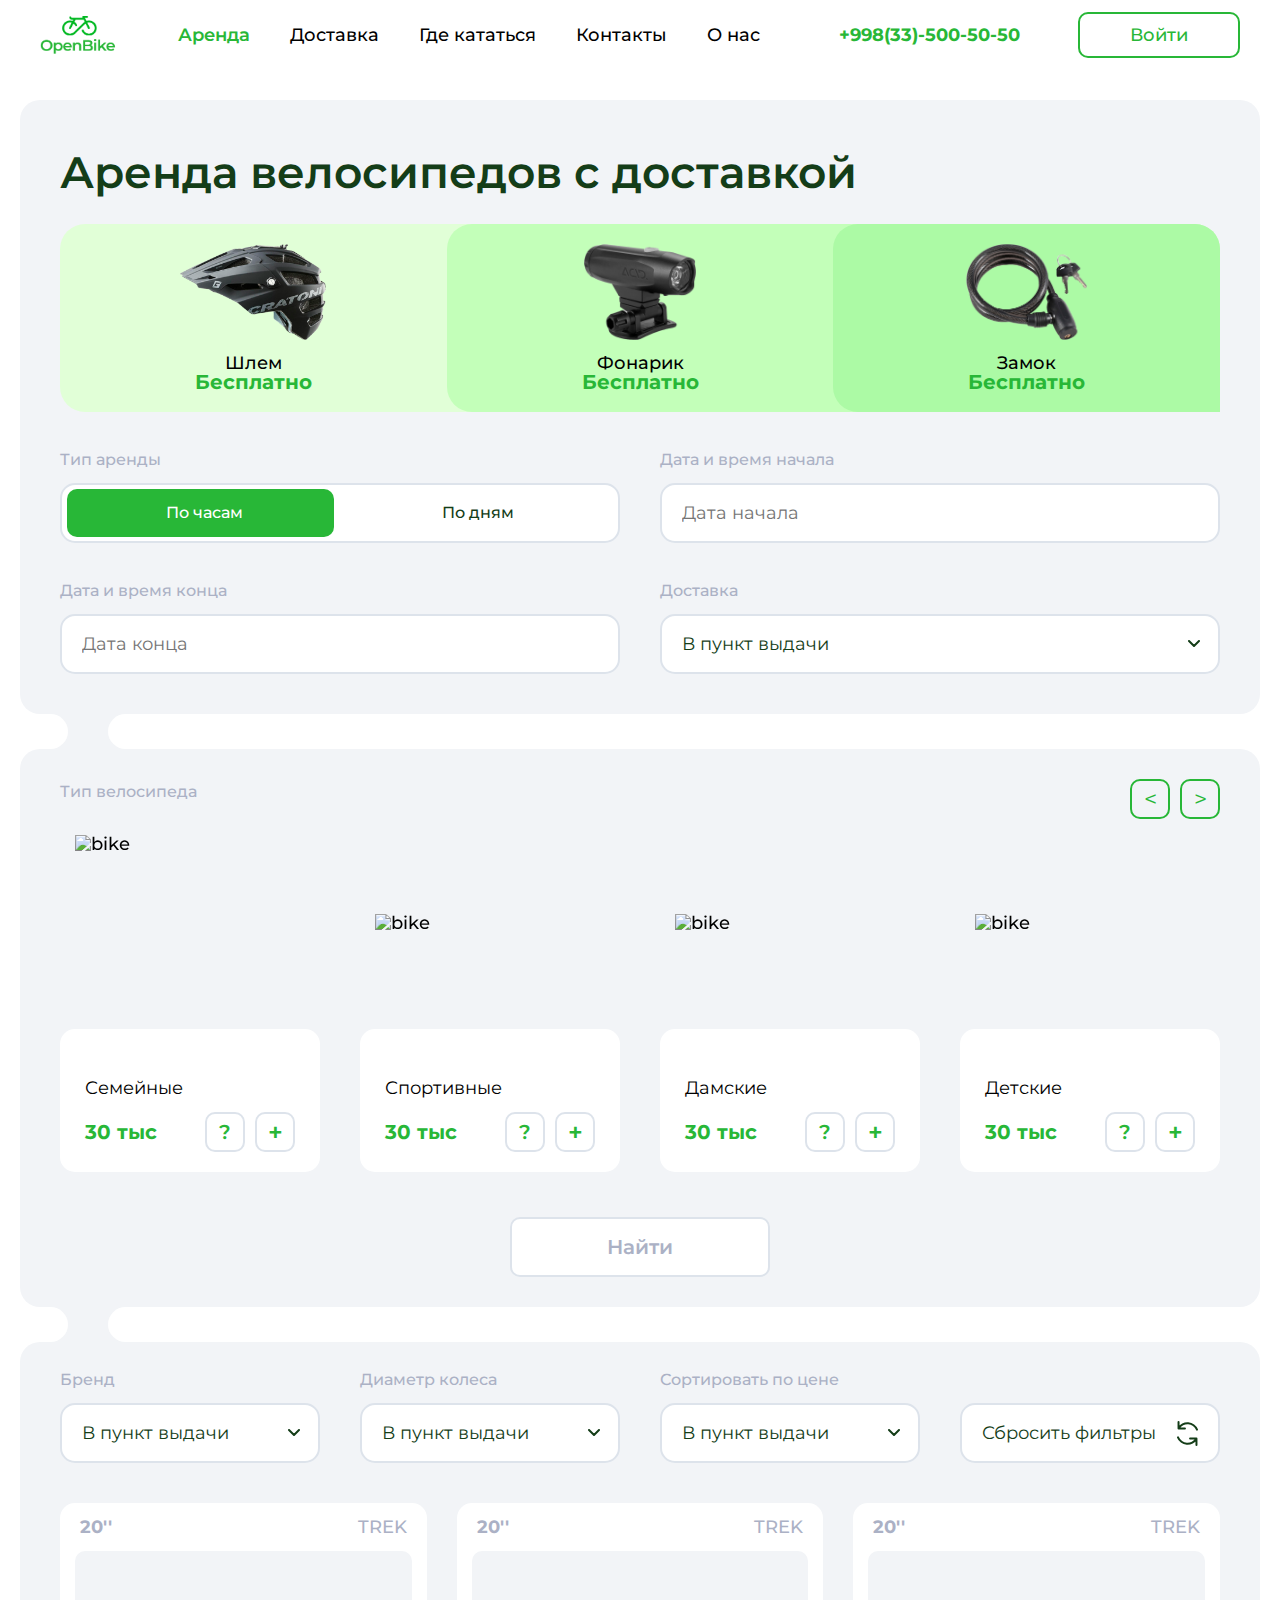
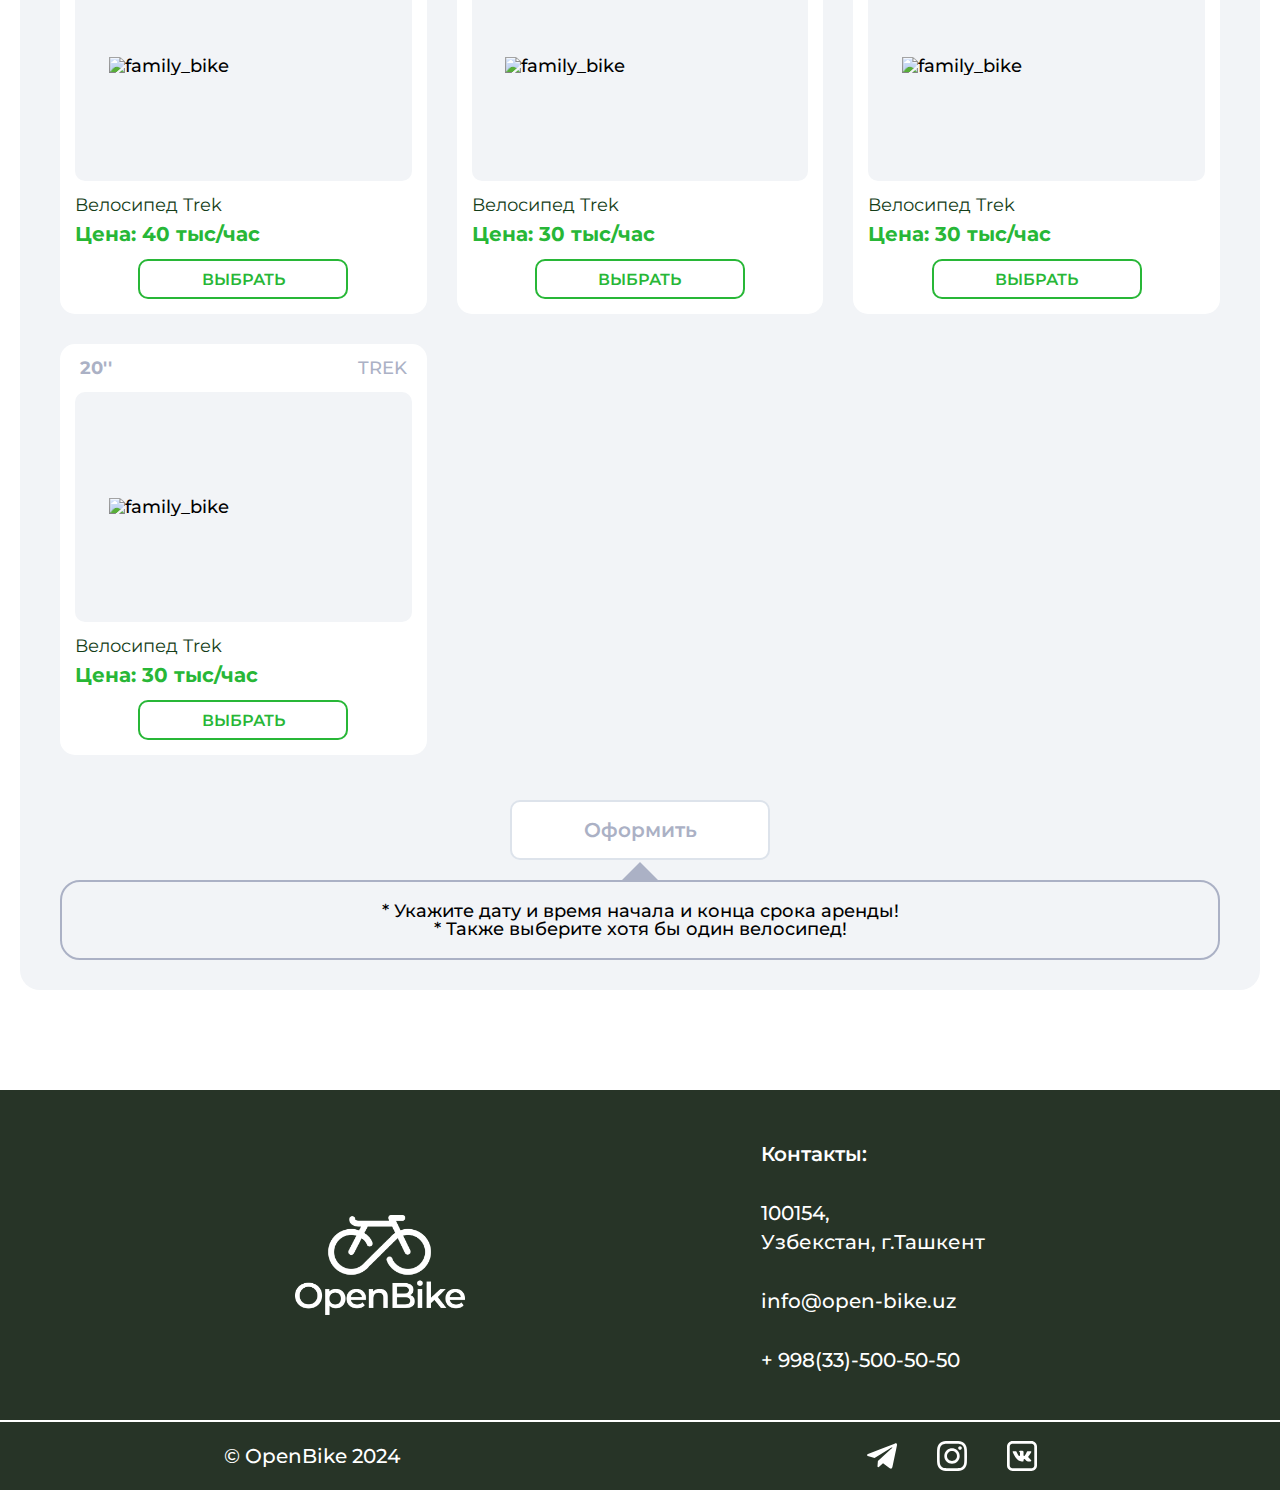
==== commit 7d023f34: "Update index.html" ====
--- a/index.html
+++ b/index.html
@@ -257,7 +257,7 @@
                             <p class="bycicle__info_brand">Trek</p>
                         </div>
                         <div class="bycicle__photo">
-                            <img src="images/bikes/children/children_01.png" alt="family_bike">
+                            <img src="images/types/sport_bike.png" alt="family_bike">
                         </div>
                         <h3 class="bycicle__title">Велосипед Trek</h3>
                         <p class="bycicle__price">Цена: 40 тыс/час</p>
@@ -269,7 +269,7 @@
                             <p class="bycicle__info_brand">Trek</p>
                         </div>
                         <div class="bycicle__photo">
-                            <img src="images/bikes/mount/mount_01.png" alt="family_bike">
+                            <img src="images/types/women_bike.png" alt="family_bike">
                         </div>
                         <h3 class="bycicle__title">Велосипед Trek</h3>
                         <p class="bycicle__price">Цена: 30 тыс/час</p>
@@ -281,7 +281,7 @@
                             <p class="bycicle__info_brand">Trek</p>
                         </div>
                         <div class="bycicle__photo">
-                            <img src="images/bikes/mount/mount_01.png" alt="family_bike">
+                            <img src="images/types/children_bike.png" alt="family_bike">
                         </div>
                         <h3 class="bycicle__title">Велосипед Trek</h3>
                         <p class="bycicle__price">Цена: 30 тыс/час</p>
@@ -293,7 +293,7 @@
                             <p class="bycicle__info_brand">Trek</p>
                         </div>
                         <div class="bycicle__photo">
-                            <img src="images/bikes/mount/mount_01.png" alt="family_bike">
+                            <img src="images/types/mount_bike.png" alt="family_bike">
                         </div>
                         <h3 class="bycicle__title">Велосипед Trek</h3>
                         <p class="bycicle__price">Цена: 30 тыс/час</p>
@@ -356,4 +356,4 @@
     <script src="scripts/main-page/load-to-storage.js"></script>
     <script src="scripts/main-page/time-inputs.js"></script>
 </body>
-</html>+</html>
